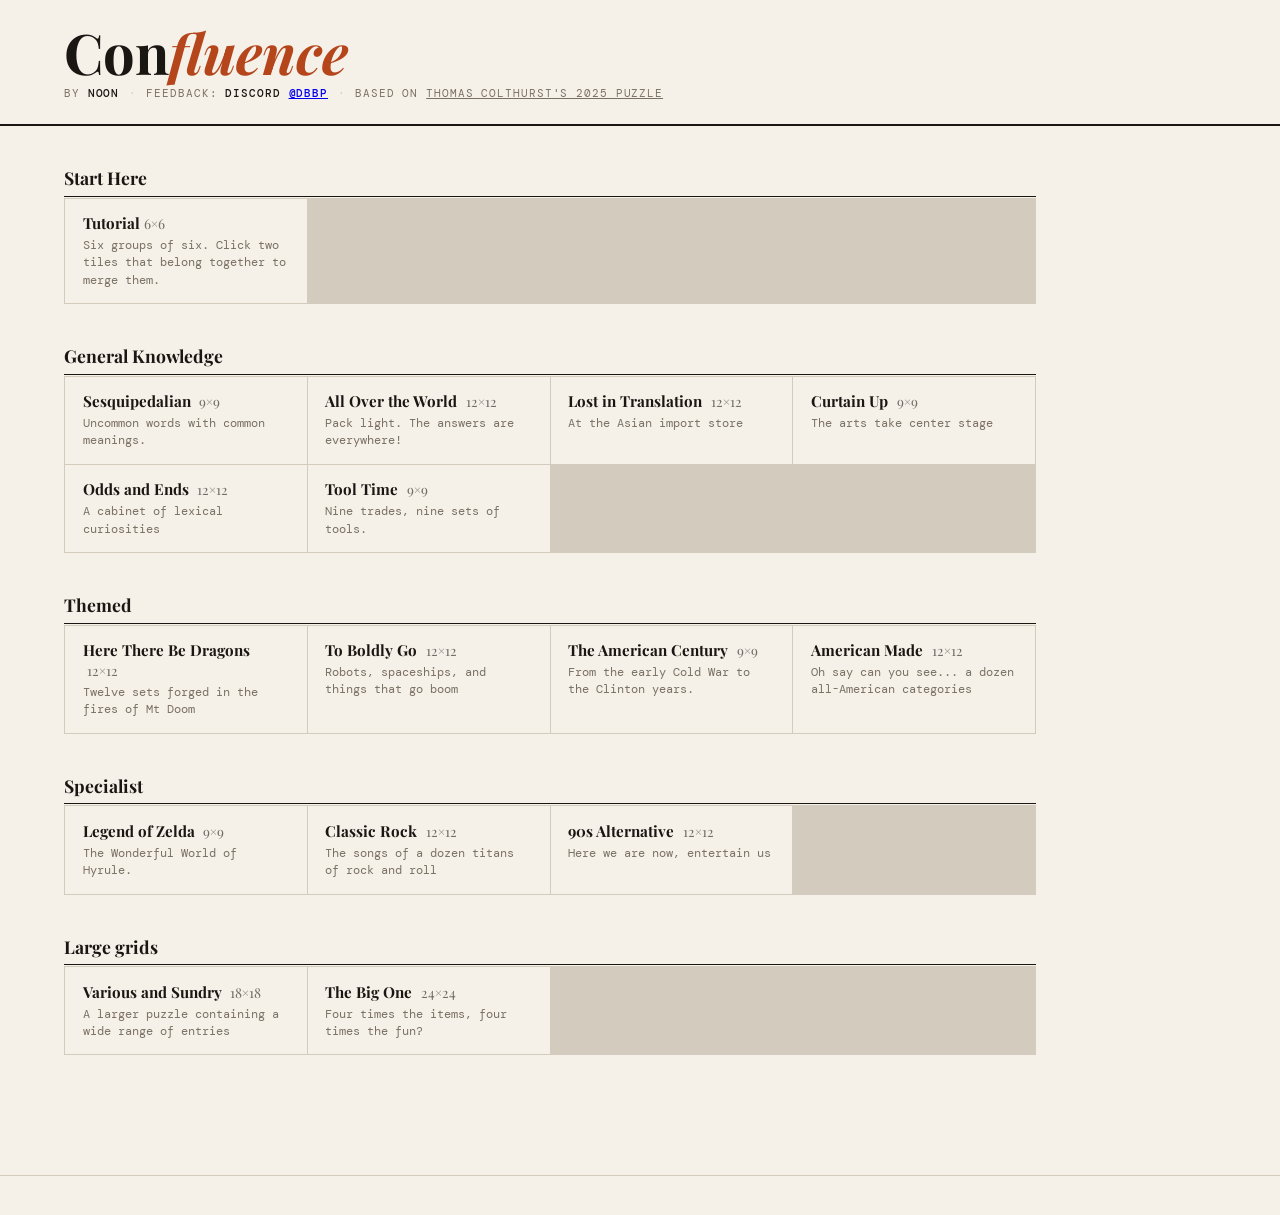
==== index.html @ f9d8f81e "Updating" ====
<!DOCTYPE html>
<html lang="en">
<head>
  <meta charset="UTF-8">
  <meta name="viewport" content="width=device-width, initial-scale=1.0">
  <title>Confluence</title>

  <link rel="preconnect" href="https://fonts.googleapis.com">
  <link rel="preconnect" href="https://fonts.gstatic.com" crossorigin>
  <link href="https://fonts.googleapis.com/css2?family=Playfair+Display:ital,wght@0,700;1,400&family=DM+Mono:wght@400;500&display=swap" rel="stylesheet">

  <!-- NEW: external stylesheet -->
  <link rel="stylesheet" href="styles.css">
</head>
<body>

<header>
  <div class="header-top">
    <h1>Con<em>fluence</em></h1>
    <div class="header-meta">
      <span>By <strong>noon</strong></span>
      <span class="meta-sep">·</span>
      <span>Feedback: <strong>Discord <a href="discord://-/users/655568790397911040">@dbbp</a></strong></span>
      <span class="meta-sep">·</span>
      <span>Based on <a href="https://thomaswc.com/2025.html" class="footer-link">Thomas Colthurst's 2025 puzzle</a></span>
    </div>
  </div>
</header>

  <main>

    <section>
      <div class="section-header"><h2 class="section-title">Start Here</h2></div>
      <div class="puzzle-grid">
        <a class="puzzle-card" href="confluence.html?p=puzzles/getting_started.json">
          <div class="card-top"><span class="puzzle-name">Tutorial<span class="puzzle-size">6×6</span></span></div>
          <div class="puzzle-desc">Six groups of six. Click two tiles that belong together to merge them.</div>     
        </a>
      </div>
    </section>

    <section>
      <div class="section-header"><h2 class="section-title">General Knowledge</h2></div>
      <div class="puzzle-grid">
	  <a class="puzzle-card" href="confluence.html?p=puzzles/sesquipedalian.json">
	    <div class="card-top"><span class="puzzle-name">Sesquipedalian <span class="puzzle-size">9×9</span></span></div>
	    <div class="puzzle-desc">Uncommon words with common meanings.</div>     
	  </a>
	  <a class="puzzle-card" href="confluence.html?p=puzzles/all_over_the_world.json">
	    <div class="card-top"><span class="puzzle-name">All Over the World <span class="puzzle-size">12×12</span></span></div>
	    <div class="puzzle-desc">Pack light. The answers are everywhere!</div>     
	  </a>
	  <a class="puzzle-card" href="confluence.html?p=puzzles/lost_in_translation.json">
	    <div class="card-top"><span class="puzzle-name">Lost in Translation <span class="puzzle-size">12×12</span></span></div>
	    <div class="puzzle-desc">At the Asian import store</div>     
	  </a>
	  <a class="puzzle-card" href="confluence.html?p=puzzles/curtain_up.json">
	    <div class="card-top"><span class="puzzle-name">Curtain Up <span class="puzzle-size">9×9</span></span></div>
	    <div class="puzzle-desc">The arts take center stage</div>     
	  </a>
 	  <a class="puzzle-card" href="confluence.html?p=puzzles/odds_and_ends.json">
	    <div class="card-top"><span class="puzzle-name">Odds and Ends <span class="puzzle-size">12×12</span></span></div>
	    <div class="puzzle-desc">A cabinet of lexical curiosities</div>     
	  </a>
	  <a class="puzzle-card" href="confluence.html?p=puzzles/tool_time.json">
        <div class="card-top"><span class="puzzle-name">Tool Time <span class="puzzle-size">9×9</span></span></div>
        <div class="puzzle-desc">Nine trades, nine sets of tools.</div>
      </a>
	  </div>
    </section>
    <section>
      <div class="section-header"><h2 class="section-title">Themed</h2></div>
      <div class="puzzle-grid">
        <a class="puzzle-card" href="confluence.html?p=puzzles/second_breakfast.json">
          <div class="card-top"><span class="puzzle-name">Here There Be Dragons <span class="puzzle-size">12×12</span></span></div>
          <div class="puzzle-desc">Twelve sets forged in the fires of Mt Doom</div>     
        </a>
        <a class="puzzle-card" href="confluence.html?p=puzzles/to_boldly_go.json">
          <div class="card-top"><span class="puzzle-name">To Boldly Go <span class="puzzle-size">12×12</span></span></div>
          <div class="puzzle-desc">Robots, spaceships, and things that go boom</div>
        </a>
		<a class="puzzle-card" href="confluence.html?p=puzzles/americancentury.json">
	    <div class="card-top"><span class="puzzle-name">The American Century <span class="puzzle-size">9×9</span></span></div>
	    <div class="puzzle-desc">From the early Cold War to the Clinton years.</div>     
	  </a>
	  <a class="puzzle-card" href="confluence.html?p=puzzles/american_made.json">
	    <div class="card-top"><span class="puzzle-name">American Made <span class="puzzle-size">12×12</span></span></div>
	    <div class="puzzle-desc">Oh say can you see... a dozen all-American categories</div>     
	  </a>
      </div>
    </section>

    <section>
      <div class="section-header"><h2 class="section-title">Specialist</h2></div>
      <div class="puzzle-grid">
		<a class="puzzle-card" href="confluence.html?p=puzzles/zelda.json">
		  <div class="card-top"><span class="puzzle-name">Legend of Zelda <span class="puzzle-size">9×9</span></div>
		  <div class="puzzle-desc">The Wonderful World of Hyrule.</div>
		</a>
		<a class="puzzle-card" href="confluence.html?p=puzzles/classic_rock.json">
		  <div class="card-top"><span class="puzzle-name">Classic Rock <span class="puzzle-size">12×12</span></div>
		  <div class="puzzle-desc">The songs of a dozen titans of rock and roll</div>
		</a>
		<a class="puzzle-card" href="confluence.html?p=puzzles/90s_alt.json">
		  <div class="card-top"><span class="puzzle-name">90s Alternative <span class="puzzle-size">12×12</span></span></div>
		  <div class="puzzle-desc">Here we are now, entertain us</div>     
		</a>
    </section>
	<section>
	  <div class="section-header"><h2 class="section-title">Large grids</h2></div>
	  <div class="puzzle-grid">
		<a class="puzzle-card" href="confluence.html?p=puzzles/variousandsundry.json">
		  <div class="card-top"><span class="puzzle-name">Various and Sundry <span class="puzzle-size">18×18</span></div>
		  <div class="puzzle-desc">A larger puzzle containing a wide range of entries</div>
		</a>
		<a class="puzzle-card" href="confluence.html?p=puzzles/thebigone.json">
		  <div class="card-top"><span class="puzzle-name">The Big One <span class="puzzle-size">24×24</span></div>
		  <div class="puzzle-desc">Four times the items, four times the fun?</div>
		</a>
	  </div>
	</section>
	
    </span>
  </div>

</a>	  
	  
	  </div>
    </section>

  </main>

  <footer>
    

  </footer>

</body>
</html>
---- styles.css ----
*, *::before, *::after {
  box-sizing: border-box;
  margin: 0;
  padding: 0;
}

:root {
  --ink: #1a1612;
  --paper: #f5f0e8;
  --cream: #ede7d9;
  --rust: #b5451b;
  --muted: #7a7165;
  --rule: #d4cbbf;
}

body {
  background: var(--paper);
  color: var(--ink);
  font-family: 'DM Mono', monospace;
  min-height: 100vh;
}

header {
  border-bottom: 2px solid var(--ink);
  padding: 1.5rem 4rem;
  display: flex;
  align-items: center;
}

.header-top {
  display: flex;
  flex-direction: column;
  gap: 0.4rem;
}

.header-meta {
  display: flex;
  align-items: center;
  gap: 0.6rem;
  font-size: 0.7rem;
  color: var(--muted);
  text-transform: uppercase;
  letter-spacing: 0.08em;
}

.header-meta strong {
  color: var(--ink);
  font-weight: 500;
}

.meta-sep {
  color: var(--rule);
}

.footer-link {
  color: var(--muted);
  text-decoration: underline;
}

h1 {
  font-family: 'Playfair Display', serif;
  font-size: clamp(2rem, 5vw, 3.5rem);
  font-weight: 700;
  line-height: 1;
}

h1 em {
  color: var(--rust);
  font-style: italic;
}

main {
  max-width: 1100px;
  margin: 10;
  padding: 2.5rem 4rem 5rem;
}

section {
  margin-bottom: 2.5rem;
}

.section-header {
  display: flex;
  align-items: baseline;
  gap: 1rem;
  padding-bottom: 0.4rem;
  border-bottom: 1px solid var(--ink);
  margin-bottom: 1px;
}

.section-title {
  font-family: 'Playfair Display', serif;
  font-size: 1.1rem;
  font-weight: 700;
}

.puzzle-grid {
  display: grid;
  grid-template-columns: repeat(auto-fill, minmax(220px, 1fr));
  gap: 1px;
  background: var(--rule);
  border: 1px solid var(--rule);
  margin-top: 1px;
}

.puzzle-card {
  background: var(--paper);
  padding: 0.9rem 1.1rem;
  text-decoration: none;
  color: var(--ink);
  display: flex;
  flex-direction: column;
  gap: 0.25rem;
  transition: background 0.12s ease;
}

.puzzle-card:hover {
  background: var(--cream);
}

.puzzle-card:hover .arrow {
  opacity: 1;
}

.card-top {
  display: flex;
  justify-content: space-between;
  align-items: baseline;
}

.puzzle-name {
  font-family: 'Playfair Display', serif;
  font-size: 0.95rem;
  font-weight: 700;
}

.puzzle-size { opacity: 0.6; font-weight: 400; margin-left: 0.35em; font-size: 0.85rem; }

.arrow {
  font-size: 0.8rem;
  color: var(--rust);
  opacity: 0;
  transition: opacity 0.12s ease;
}

.puzzle-desc {
  font-size: 0.72rem;
  color: var(--muted);
  line-height: 1.5;
}

.difficulty {
  display: flex;
  gap: 3px;
  margin-top: 0.3rem;
}

.pip {
  width: 5px;
  height: 5px;
  border-radius: 50%;
  background: var(--rule);
}

.pip.on {
  background: var(--rust);
}

footer {
  border-top: 1px solid var(--rule);
  padding: 1.2rem 4rem;
  font-size: 0.62rem;
  color: var(--muted);
  text-transform: uppercase;
  letter-spacing: 0.1em;
}

.footer-link {
  color: var(--muted);
  text-decoration: underline;
}

@media (max-width: 640px) {
  header, main, footer {
    padding-left: 1.25rem;
    padding-right: 1.25rem;
  }

  header {
    flex-direction: column;
    gap: 0.5rem;
  }
}
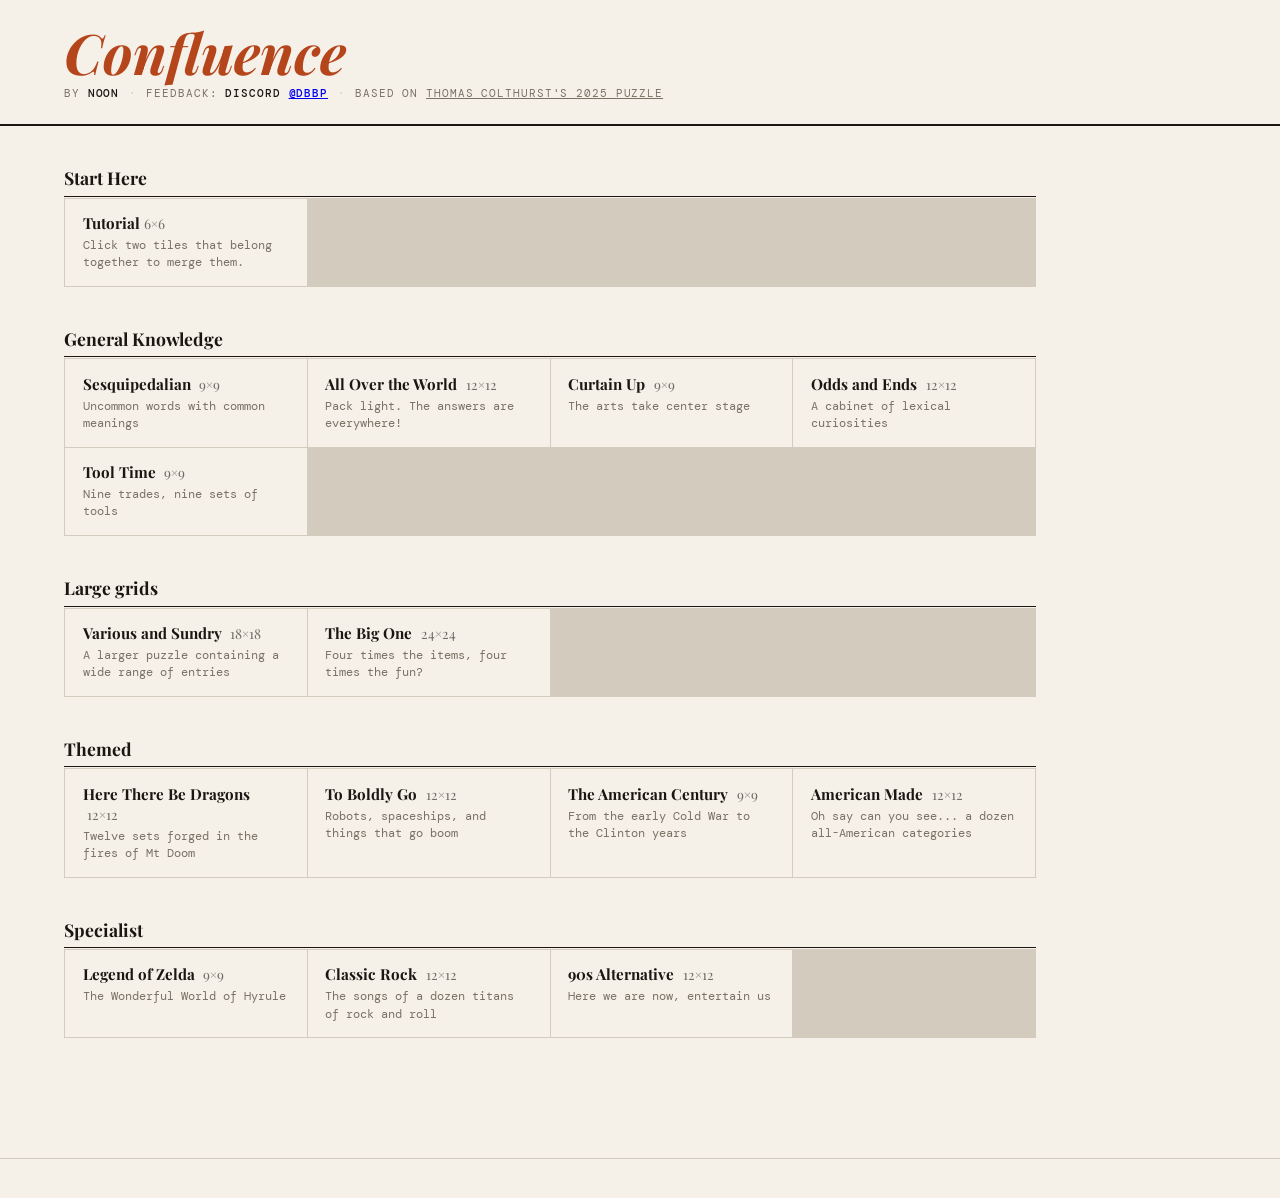
==== commit 2e45fc36: "version 0.0" ====
--- a/index.html
+++ b/index.html
@@ -9,14 +9,14 @@
   <link rel="preconnect" href="https://fonts.gstatic.com" crossorigin>
   <link href="https://fonts.googleapis.com/css2?family=Playfair+Display:ital,wght@0,700;1,400&family=DM+Mono:wght@400;500&display=swap" rel="stylesheet">
 
-  <!-- NEW: external stylesheet -->
   <link rel="stylesheet" href="styles.css">
+  <link rel="icon" type="image/png" href="favicon.png">
 </head>
 <body>
 
 <header>
   <div class="header-top">
-    <h1>Con<em>fluence</em></h1>
+    <h1><em>Confluence</em></h1>
     <div class="header-meta">
       <span>By <strong>noon</strong></span>
       <span class="meta-sep">·</span>
@@ -34,7 +34,7 @@
       <div class="puzzle-grid">
         <a class="puzzle-card" href="confluence.html?p=puzzles/getting_started.json">
           <div class="card-top"><span class="puzzle-name">Tutorial<span class="puzzle-size">6×6</span></span></div>
-          <div class="puzzle-desc">Six groups of six. Click two tiles that belong together to merge them.</div>     
+          <div class="puzzle-desc">Click two tiles that belong together to merge them.</div>     
         </a>
       </div>
     </section>
@@ -44,15 +44,11 @@
       <div class="puzzle-grid">
 	  <a class="puzzle-card" href="confluence.html?p=puzzles/sesquipedalian.json">
 	    <div class="card-top"><span class="puzzle-name">Sesquipedalian <span class="puzzle-size">9×9</span></span></div>
-	    <div class="puzzle-desc">Uncommon words with common meanings.</div>     
+	    <div class="puzzle-desc">Uncommon words with common meanings</div>     
 	  </a>
 	  <a class="puzzle-card" href="confluence.html?p=puzzles/all_over_the_world.json">
 	    <div class="card-top"><span class="puzzle-name">All Over the World <span class="puzzle-size">12×12</span></span></div>
 	    <div class="puzzle-desc">Pack light. The answers are everywhere!</div>     
-	  </a>
-	  <a class="puzzle-card" href="confluence.html?p=puzzles/lost_in_translation.json">
-	    <div class="card-top"><span class="puzzle-name">Lost in Translation <span class="puzzle-size">12×12</span></span></div>
-	    <div class="puzzle-desc">At the Asian import store</div>     
 	  </a>
 	  <a class="puzzle-card" href="confluence.html?p=puzzles/curtain_up.json">
 	    <div class="card-top"><span class="puzzle-name">Curtain Up <span class="puzzle-size">9×9</span></span></div>
@@ -64,10 +60,25 @@
 	  </a>
 	  <a class="puzzle-card" href="confluence.html?p=puzzles/tool_time.json">
         <div class="card-top"><span class="puzzle-name">Tool Time <span class="puzzle-size">9×9</span></span></div>
-        <div class="puzzle-desc">Nine trades, nine sets of tools.</div>
+        <div class="puzzle-desc">Nine trades, nine sets of tools</div>
       </a>
 	  </div>
     </section>
+
+	<section>
+	  <div class="section-header"><h2 class="section-title">Large grids</h2></div>
+	  <div class="puzzle-grid">
+		<a class="puzzle-card" href="confluence.html?p=puzzles/variousandsundry.json">
+		  <div class="card-top"><span class="puzzle-name">Various and Sundry <span class="puzzle-size">18×18</span></div>
+		  <div class="puzzle-desc">A larger puzzle containing a wide range of entries</div>
+		</a>
+		<a class="puzzle-card" href="confluence.html?p=puzzles/thebigone.json">
+		  <div class="card-top"><span class="puzzle-name">The Big One <span class="puzzle-size">24×24</span></div>
+		  <div class="puzzle-desc">Four times the items, four times the fun?</div>
+		</a>
+	  </div>
+	</section>
+
     <section>
       <div class="section-header"><h2 class="section-title">Themed</h2></div>
       <div class="puzzle-grid">
@@ -81,7 +92,7 @@
         </a>
 		<a class="puzzle-card" href="confluence.html?p=puzzles/americancentury.json">
 	    <div class="card-top"><span class="puzzle-name">The American Century <span class="puzzle-size">9×9</span></span></div>
-	    <div class="puzzle-desc">From the early Cold War to the Clinton years.</div>     
+	    <div class="puzzle-desc">From the early Cold War to the Clinton years</div>     
 	  </a>
 	  <a class="puzzle-card" href="confluence.html?p=puzzles/american_made.json">
 	    <div class="card-top"><span class="puzzle-name">American Made <span class="puzzle-size">12×12</span></span></div>
@@ -95,7 +106,7 @@
       <div class="puzzle-grid">
 		<a class="puzzle-card" href="confluence.html?p=puzzles/zelda.json">
 		  <div class="card-top"><span class="puzzle-name">Legend of Zelda <span class="puzzle-size">9×9</span></div>
-		  <div class="puzzle-desc">The Wonderful World of Hyrule.</div>
+		  <div class="puzzle-desc">The Wonderful World of Hyrule</div>
 		</a>
 		<a class="puzzle-card" href="confluence.html?p=puzzles/classic_rock.json">
 		  <div class="card-top"><span class="puzzle-name">Classic Rock <span class="puzzle-size">12×12</span></div>
@@ -106,20 +117,6 @@
 		  <div class="puzzle-desc">Here we are now, entertain us</div>     
 		</a>
     </section>
-	<section>
-	  <div class="section-header"><h2 class="section-title">Large grids</h2></div>
-	  <div class="puzzle-grid">
-		<a class="puzzle-card" href="confluence.html?p=puzzles/variousandsundry.json">
-		  <div class="card-top"><span class="puzzle-name">Various and Sundry <span class="puzzle-size">18×18</span></div>
-		  <div class="puzzle-desc">A larger puzzle containing a wide range of entries</div>
-		</a>
-		<a class="puzzle-card" href="confluence.html?p=puzzles/thebigone.json">
-		  <div class="card-top"><span class="puzzle-name">The Big One <span class="puzzle-size">24×24</span></div>
-		  <div class="puzzle-desc">Four times the items, four times the fun?</div>
-		</a>
-	  </div>
-	</section>
-	
     </span>
   </div>
 
